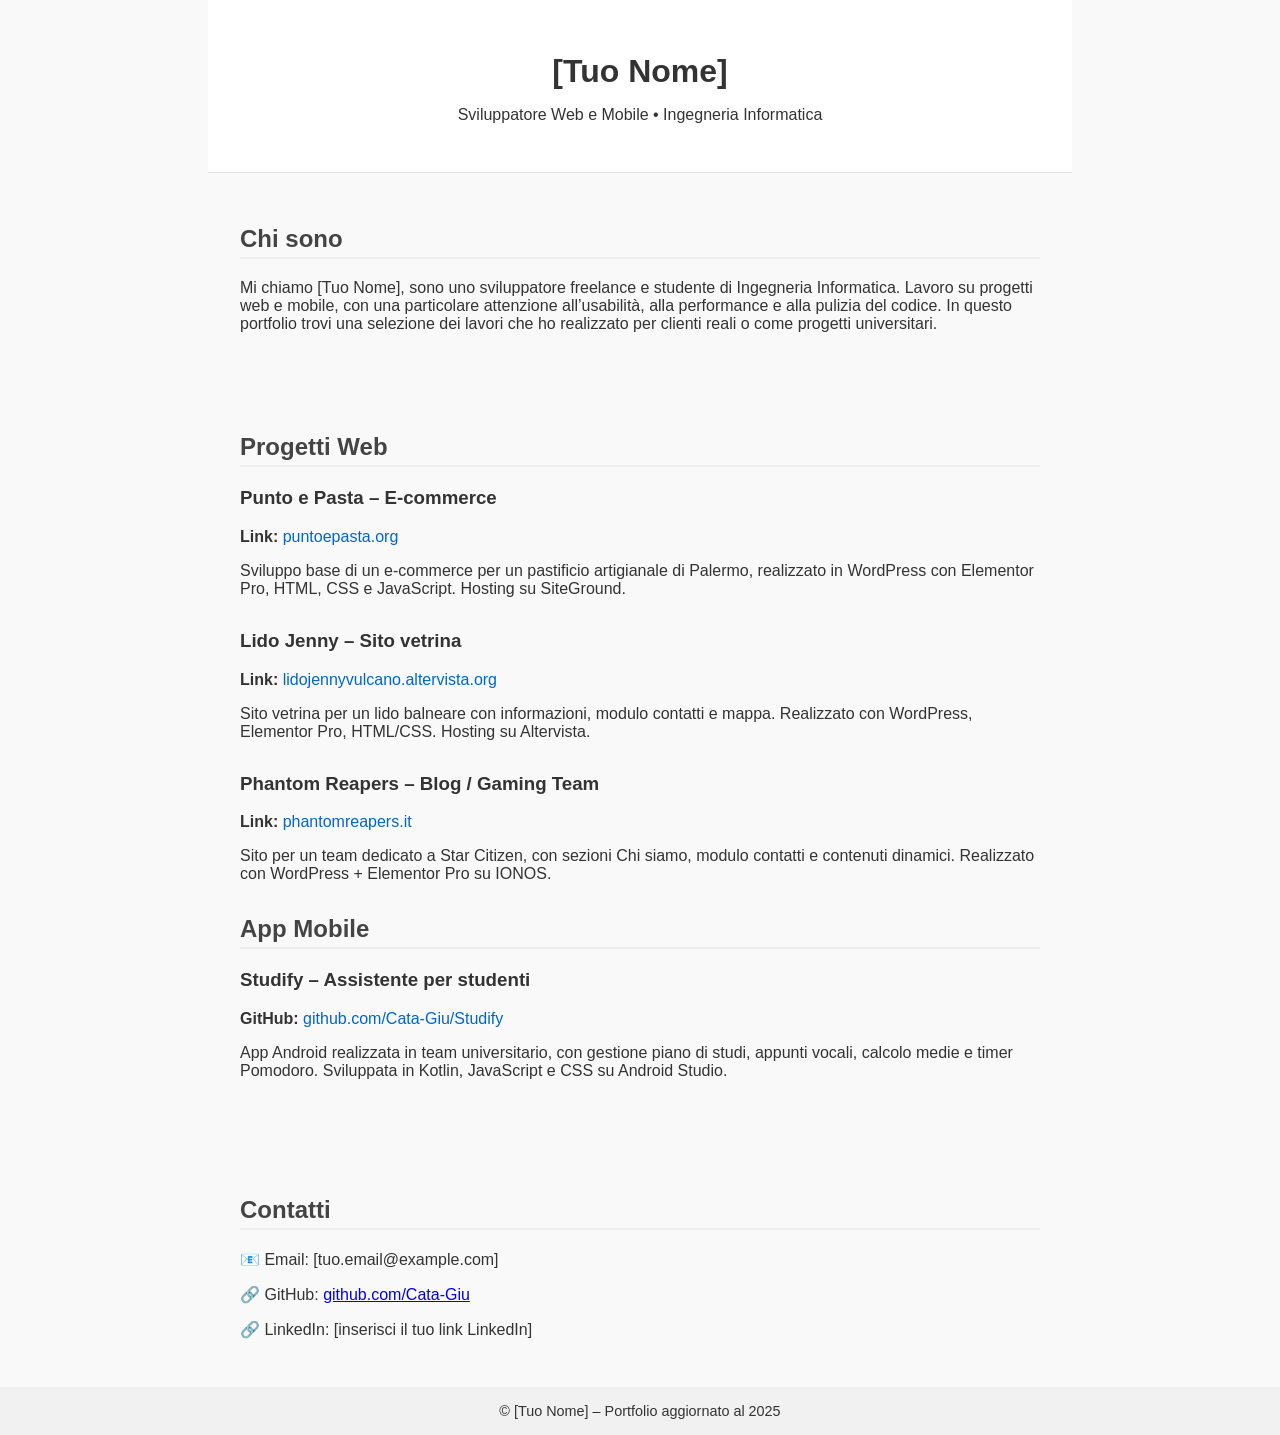
==== index.html @ 1ed82a65 "Rename portfolio.html to index.html" ====
<!DOCTYPE html>
<html lang="it">
<head>
  <meta charset="UTF-8">
  <meta name="viewport" content="width=device-width, initial-scale=1.0">
  <title>Portfolio | [Tuo Nome]</title>
  <style>
    body {
      font-family: 'Segoe UI', sans-serif;
      margin: 0;
      padding: 0;
      background-color: #f9f9f9;
      color: #333;
    }
    header, section {
      max-width: 800px;
      margin: auto;
      padding: 2rem;
    }
    header {
      text-align: center;
      background-color: #fff;
      border-bottom: 1px solid #ddd;
    }
    h1 {
      margin-bottom: 0.5rem;
    }
    h2 {
      color: #444;
      border-bottom: 2px solid #eee;
      padding-bottom: 0.25rem;
    }
    .project {
      margin-bottom: 2rem;
    }
    .project a {
      color: #0066cc;
      text-decoration: none;
    }
    .project a:hover {
      text-decoration: underline;
    }
    footer {
      text-align: center;
      padding: 1rem;
      background-color: #f1f1f1;
      font-size: 0.9rem;
    }
  </style>
</head>
<body>

  <header>
    <h1>[Tuo Nome]</h1>
    <p>Sviluppatore Web e Mobile • Ingegneria Informatica</p>
  </header>

  <section id="about">
    <h2>Chi sono</h2>
    <p>Mi chiamo [Tuo Nome], sono uno sviluppatore freelance e studente di Ingegneria Informatica. Lavoro su progetti web e mobile, con una particolare attenzione all’usabilità, alla performance e alla pulizia del codice. In questo portfolio trovi una selezione dei lavori che ho realizzato per clienti reali o come progetti universitari.</p>
  </section>

  <section id="projects">
    <h2>Progetti Web</h2>

    <div class="project">
      <h3>Punto e Pasta – E-commerce</h3>
      <p><strong>Link:</strong> <a href="https://puntoepasta.org" target="_blank">puntoepasta.org</a></p>
      <p>Sviluppo base di un e-commerce per un pastificio artigianale di Palermo, realizzato in WordPress con Elementor Pro, HTML, CSS e JavaScript. Hosting su SiteGround.</p>
    </div>

    <div class="project">
      <h3>Lido Jenny – Sito vetrina</h3>
      <p><strong>Link:</strong> <a href="https://lidojennyvulcano.altervista.org" target="_blank">lidojennyvulcano.altervista.org</a></p>
      <p>Sito vetrina per un lido balneare con informazioni, modulo contatti e mappa. Realizzato con WordPress, Elementor Pro, HTML/CSS. Hosting su Altervista.</p>
    </div>

    <div class="project">
      <h3>Phantom Reapers – Blog / Gaming Team</h3>
      <p><strong>Link:</strong> <a href="http://phantomreapers.it" target="_blank">phantomreapers.it</a></p>
      <p>Sito per un team dedicato a Star Citizen, con sezioni Chi siamo, modulo contatti e contenuti dinamici. Realizzato con WordPress + Elementor Pro su IONOS.</p>
    </div>

    <h2>App Mobile</h2>
    <div class="project">
      <h3>Studify – Assistente per studenti</h3>
      <p><strong>GitHub:</strong> <a href="https://github.com/Cata-Giu/Studify" target="_blank">github.com/Cata-Giu/Studify</a></p>
      <p>App Android realizzata in team universitario, con gestione piano di studi, appunti vocali, calcolo medie e timer Pomodoro. Sviluppata in Kotlin, JavaScript e CSS su Android Studio.</p>
    </div>
  </section>

  <section id="contact">
    <h2>Contatti</h2>
    <p>📧 Email: [tuo.email@example.com]</p>
    <p>🔗 GitHub: <a href="https://github.com/Cata-Giu" target="_blank">github.com/Cata-Giu</a></p>
    <p>🔗 LinkedIn: [inserisci il tuo link LinkedIn]</p>
  </section>

  <footer>
    © [Tuo Nome] – Portfolio aggiornato al 2025
  </footer>

</body>
</html>
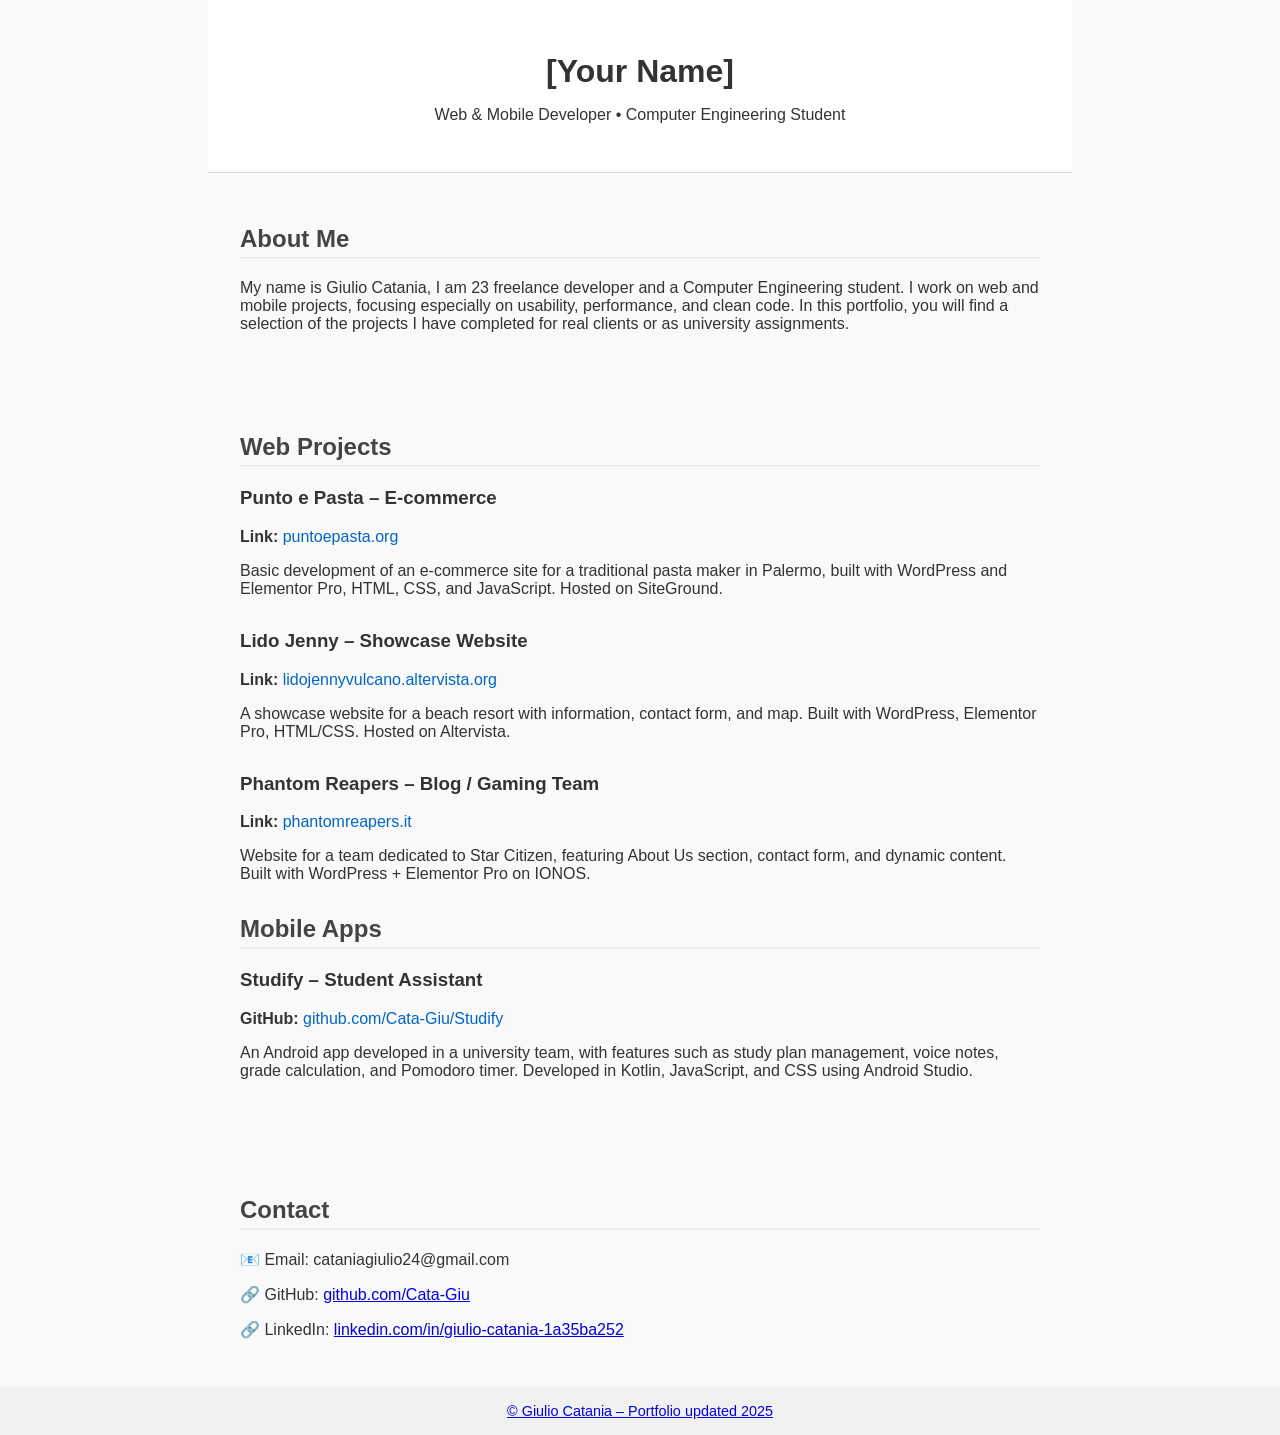
==== commit 458722ac: "Update index.html" ====
--- a/index.html
+++ b/index.html
@@ -1,9 +1,9 @@
 <!DOCTYPE html>
-<html lang="it">
+<html lang="en">
 <head>
-  <meta charset="UTF-8">
-  <meta name="viewport" content="width=device-width, initial-scale=1.0">
-  <title>Portfolio | [Tuo Nome]</title>
+  <meta charset="UTF-8" />
+  <meta name="viewport" content="width=device-width, initial-scale=1.0" />
+  <title>Portfolio | Giulio Catania</title>
   <style>
     body {
       font-family: 'Segoe UI', sans-serif;
@@ -51,53 +51,53 @@
 <body>
 
   <header>
-    <h1>[Tuo Nome]</h1>
-    <p>Sviluppatore Web e Mobile • Ingegneria Informatica</p>
+    <h1>[Your Name]</h1>
+    <p>Web & Mobile Developer • Computer Engineering Student</p>
   </header>
 
   <section id="about">
-    <h2>Chi sono</h2>
-    <p>Mi chiamo [Tuo Nome], sono uno sviluppatore freelance e studente di Ingegneria Informatica. Lavoro su progetti web e mobile, con una particolare attenzione all’usabilità, alla performance e alla pulizia del codice. In questo portfolio trovi una selezione dei lavori che ho realizzato per clienti reali o come progetti universitari.</p>
+    <h2>About Me</h2>
+    <p>My name is Giulio Catania, I am 23 freelance developer and a Computer Engineering student. I work on web and mobile projects, focusing especially on usability, performance, and clean code. In this portfolio, you will find a selection of the projects I have completed for real clients or as university assignments.</p>
   </section>
 
   <section id="projects">
-    <h2>Progetti Web</h2>
+    <h2>Web Projects</h2>
 
     <div class="project">
       <h3>Punto e Pasta – E-commerce</h3>
-      <p><strong>Link:</strong> <a href="https://puntoepasta.org" target="_blank">puntoepasta.org</a></p>
-      <p>Sviluppo base di un e-commerce per un pastificio artigianale di Palermo, realizzato in WordPress con Elementor Pro, HTML, CSS e JavaScript. Hosting su SiteGround.</p>
+      <p><strong>Link:</strong> <a href="https://puntoepasta.org" target="_blank" rel="noopener noreferrer">puntoepasta.org</a></p>
+      <p>Basic development of an e-commerce site for a traditional pasta maker in Palermo, built with WordPress and Elementor Pro, HTML, CSS, and JavaScript. Hosted on SiteGround.</p>
     </div>
 
     <div class="project">
-      <h3>Lido Jenny – Sito vetrina</h3>
-      <p><strong>Link:</strong> <a href="https://lidojennyvulcano.altervista.org" target="_blank">lidojennyvulcano.altervista.org</a></p>
-      <p>Sito vetrina per un lido balneare con informazioni, modulo contatti e mappa. Realizzato con WordPress, Elementor Pro, HTML/CSS. Hosting su Altervista.</p>
+      <h3>Lido Jenny – Showcase Website</h3>
+      <p><strong>Link:</strong> <a href="https://lidojennyvulcano.altervista.org" target="_blank" rel="noopener noreferrer">lidojennyvulcano.altervista.org</a></p>
+      <p>A showcase website for a beach resort with information, contact form, and map. Built with WordPress, Elementor Pro, HTML/CSS. Hosted on Altervista.</p>
     </div>
 
     <div class="project">
       <h3>Phantom Reapers – Blog / Gaming Team</h3>
-      <p><strong>Link:</strong> <a href="http://phantomreapers.it" target="_blank">phantomreapers.it</a></p>
-      <p>Sito per un team dedicato a Star Citizen, con sezioni Chi siamo, modulo contatti e contenuti dinamici. Realizzato con WordPress + Elementor Pro su IONOS.</p>
+      <p><strong>Link:</strong> <a href="http://phantomreapers.it" target="_blank" rel="noopener noreferrer">phantomreapers.it</a></p>
+      <p>Website for a team dedicated to Star Citizen, featuring About Us section, contact form, and dynamic content. Built with WordPress + Elementor Pro on IONOS.</p>
     </div>
 
-    <h2>App Mobile</h2>
+    <h2>Mobile Apps</h2>
     <div class="project">
-      <h3>Studify – Assistente per studenti</h3>
-      <p><strong>GitHub:</strong> <a href="https://github.com/Cata-Giu/Studify" target="_blank">github.com/Cata-Giu/Studify</a></p>
-      <p>App Android realizzata in team universitario, con gestione piano di studi, appunti vocali, calcolo medie e timer Pomodoro. Sviluppata in Kotlin, JavaScript e CSS su Android Studio.</p>
+      <h3>Studify – Student Assistant</h3>
+      <p><strong>GitHub:</strong> <a href="https://github.com/Cata-Giu/Studify" target="_blank" rel="noopener noreferrer">github.com/Cata-Giu/Studify</a></p>
+      <p>An Android app developed in a university team, with features such as study plan management, voice notes, grade calculation, and Pomodoro timer. Developed in Kotlin, JavaScript, and CSS using Android Studio.</p>
     </div>
   </section>
 
   <section id="contact">
-    <h2>Contatti</h2>
-    <p>📧 Email: [tuo.email@example.com]</p>
-    <p>🔗 GitHub: <a href="https://github.com/Cata-Giu" target="_blank">github.com/Cata-Giu</a></p>
-    <p>🔗 LinkedIn: [inserisci il tuo link LinkedIn]</p>
+    <h2>Contact</h2>
+    <p>📧 Email: cataniagiulio24@gmail.com</p>
+    <p>🔗 GitHub: <a href="https://github.com/Cata-Giu" target="_blank" rel="noopener noreferrer">github.com/Cata-Giu</a></p>
+    <p>🔗 LinkedIn: <a href="https://www.linkedin.com/in/giulio-catania-1a35ba252/" target="_blank" rel="noopener noreferrer">linkedin.com/in/giulio-catania-1a35ba252</p>
   </section>
 
   <footer>
-    © [Tuo Nome] – Portfolio aggiornato al 2025
+    © Giulio Catania – Portfolio updated 2025
   </footer>
 
 </body>
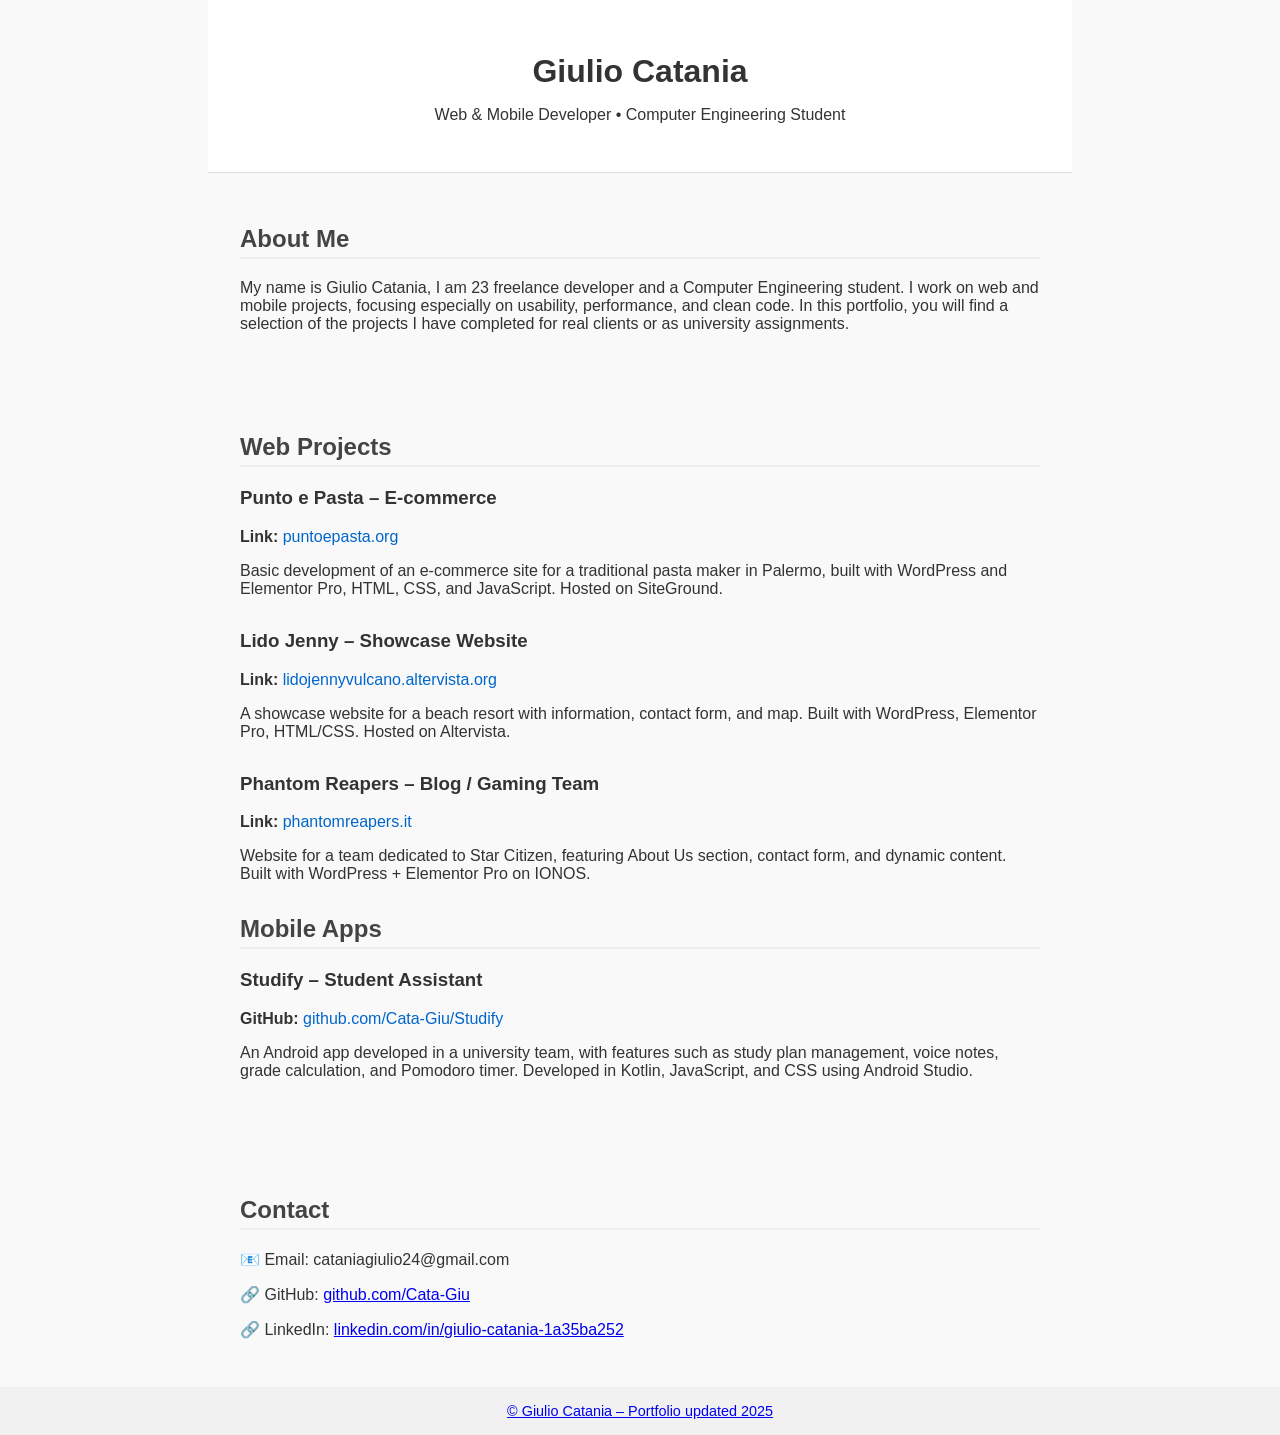
==== commit 59934cd2: "Update index.html" ====
--- a/index.html
+++ b/index.html
@@ -51,7 +51,7 @@
 <body>
 
   <header>
-    <h1>[Your Name]</h1>
+    <h1>Giulio Catania</h1>
     <p>Web & Mobile Developer • Computer Engineering Student</p>
   </header>
 
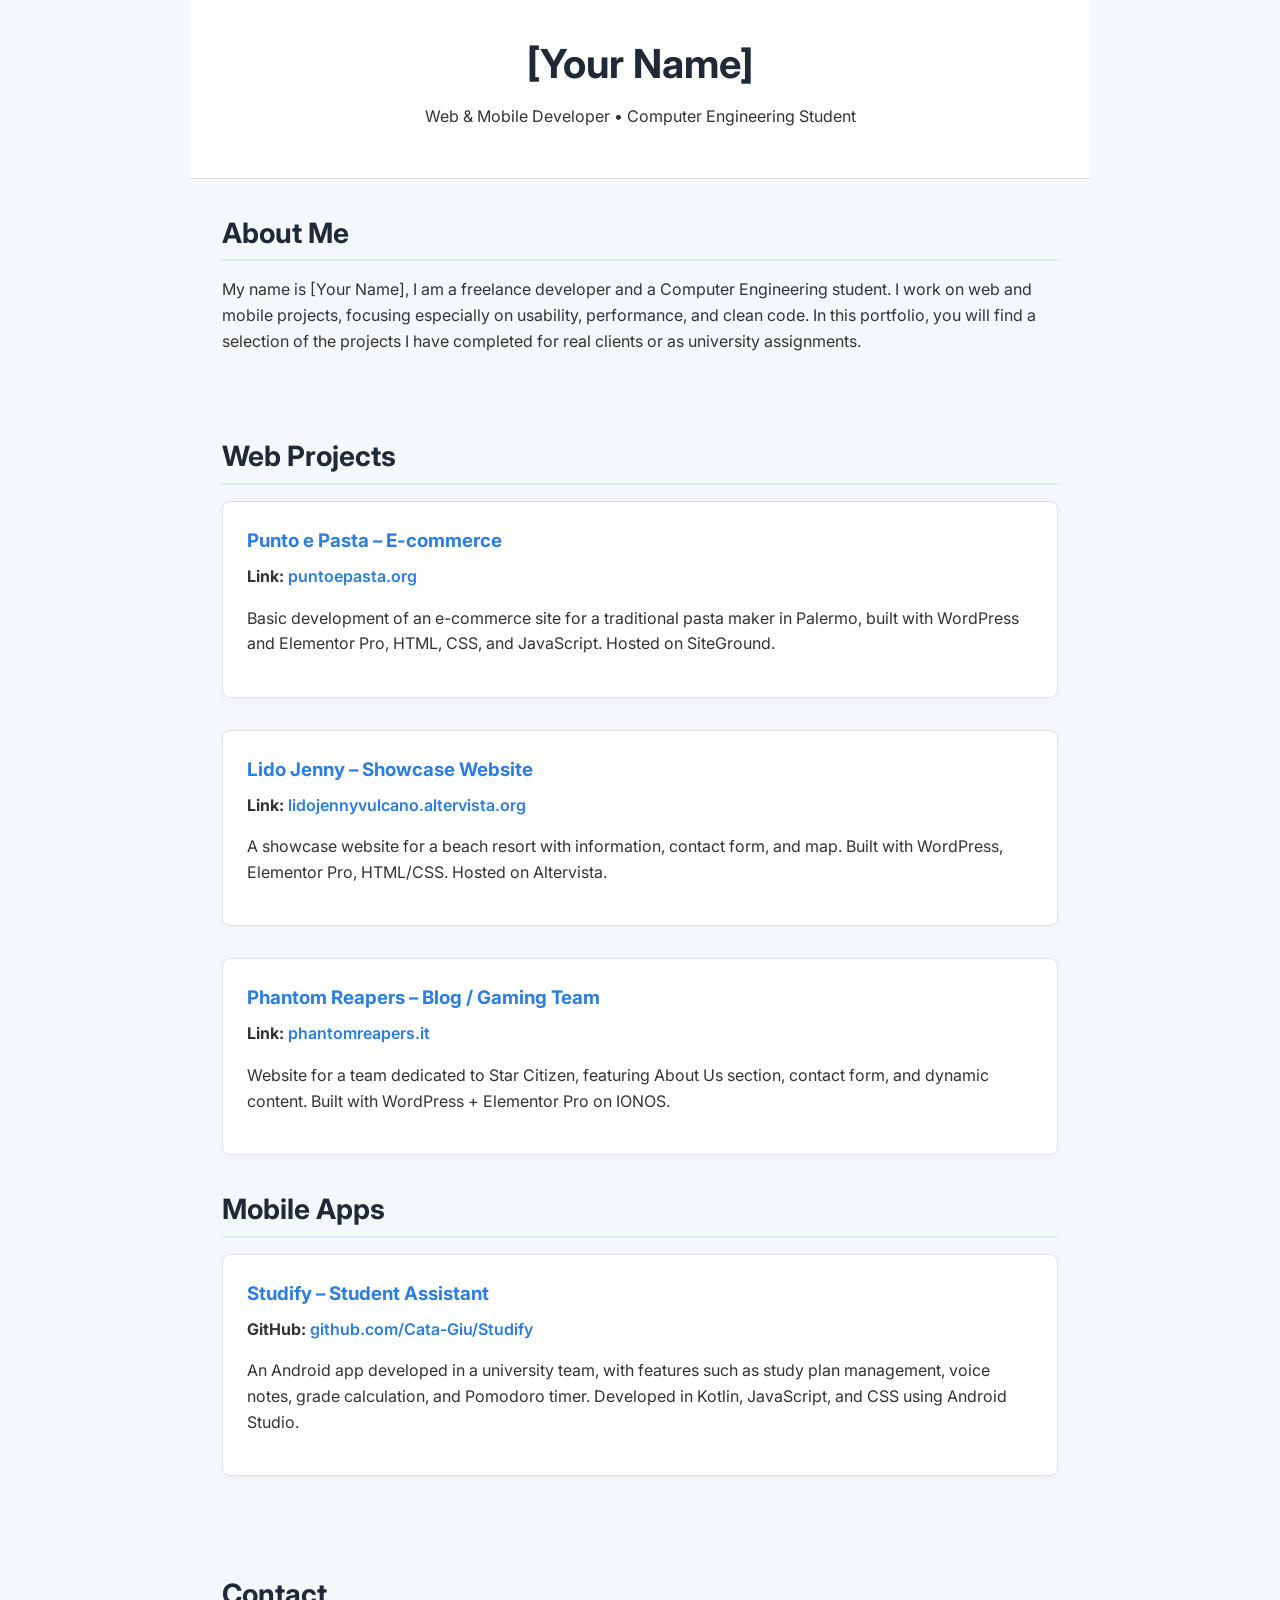
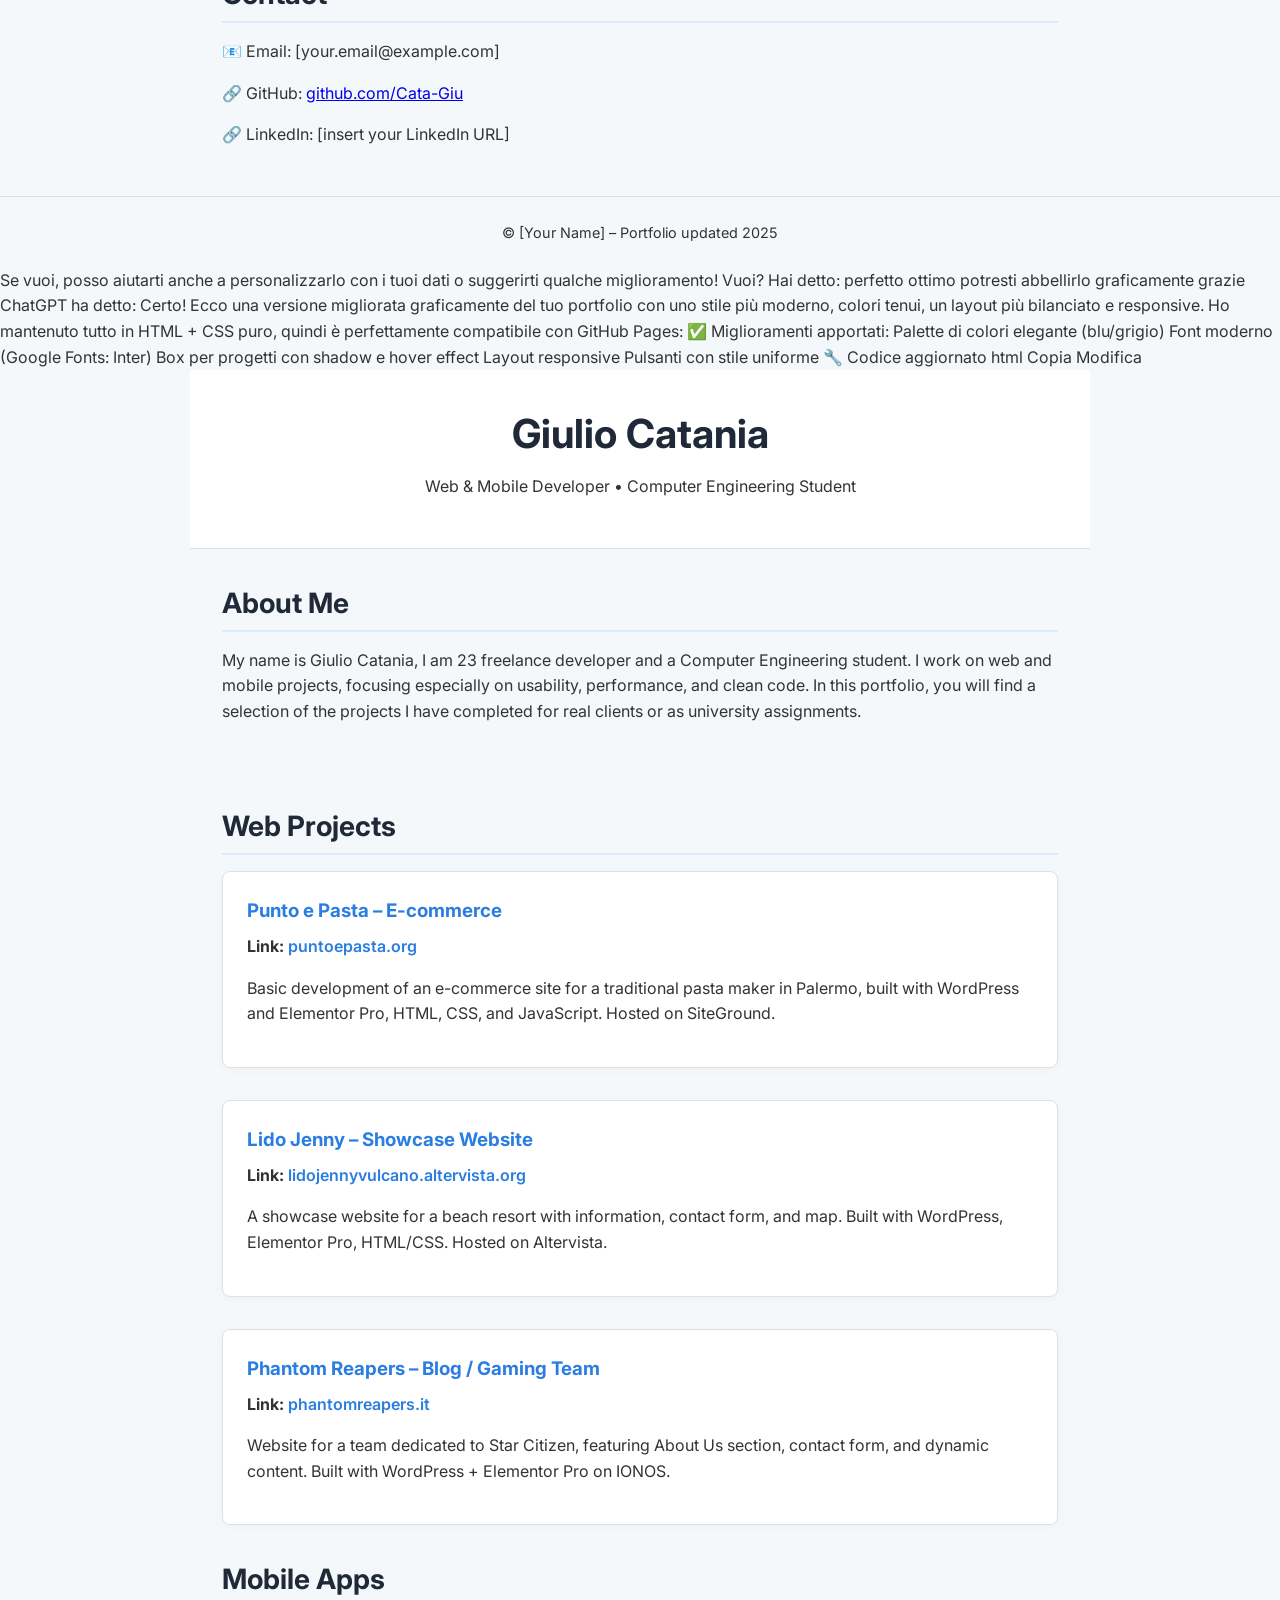
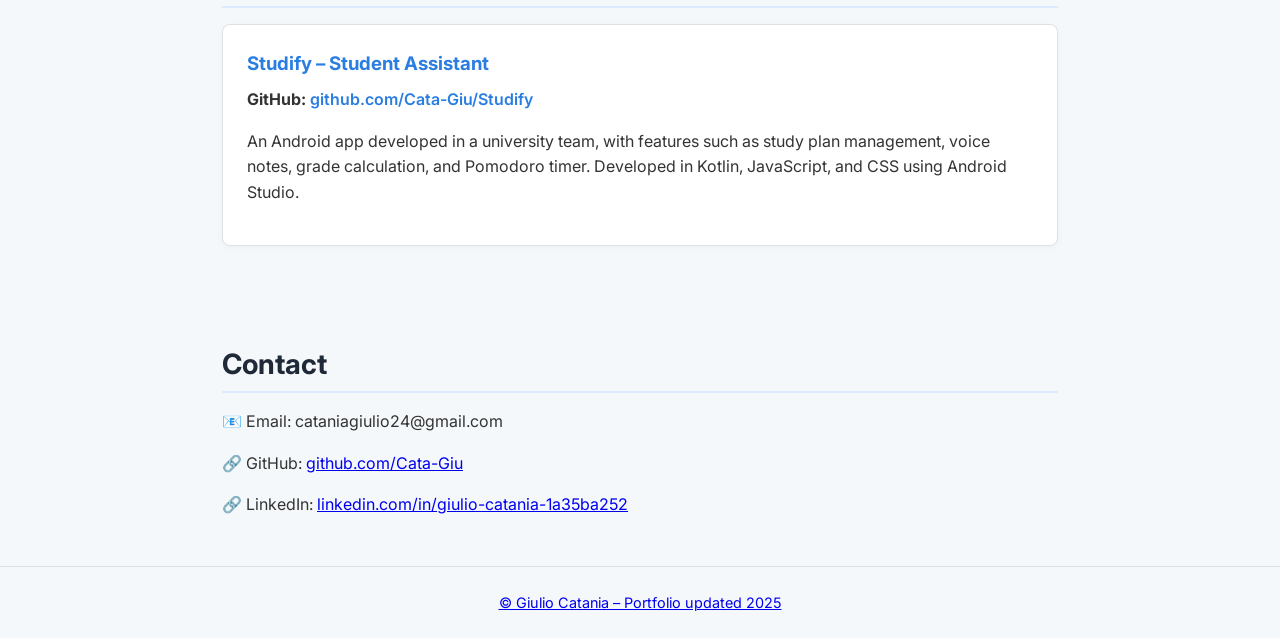
==== commit 1b8e3cff: "Update index.html" ====
--- a/index.html
+++ b/index.html
@@ -4,7 +4,7 @@
   <meta charset="UTF-8" />
   <meta name="viewport" content="width=device-width, initial-scale=1.0" />
   <title>Portfolio | Giulio Catania</title>
-  <style>
+ <style>
     body {
       font-family: 'Segoe UI', sans-serif;
       margin: 0;
@@ -51,6 +51,194 @@
 <body>
 
   <header>
+    <h1>[Your Name]</h1>
+    <p>Web & Mobile Developer • Computer Engineering Student</p>
+  </header>
+
+  <section id="about">
+    <h2>About Me</h2>
+    <p>My name is [Your Name], I am a freelance developer and a Computer Engineering student. I work on web and mobile projects, focusing especially on usability, performance, and clean code. In this portfolio, you will find a selection of the projects I have completed for real clients or as university assignments.</p>
+  </section>
+
+  <section id="projects">
+    <h2>Web Projects</h2>
+
+    <div class="project">
+      <h3>Punto e Pasta – E-commerce</h3>
+      <p><strong>Link:</strong> <a href="https://puntoepasta.org" target="_blank" rel="noopener noreferrer">puntoepasta.org</a></p>
+      <p>Basic development of an e-commerce site for a traditional pasta maker in Palermo, built with WordPress and Elementor Pro, HTML, CSS, and JavaScript. Hosted on SiteGround.</p>
+    </div>
+
+    <div class="project">
+      <h3>Lido Jenny – Showcase Website</h3>
+      <p><strong>Link:</strong> <a href="https://lidojennyvulcano.altervista.org" target="_blank" rel="noopener noreferrer">lidojennyvulcano.altervista.org</a></p>
+      <p>A showcase website for a beach resort with information, contact form, and map. Built with WordPress, Elementor Pro, HTML/CSS. Hosted on Altervista.</p>
+    </div>
+
+    <div class="project">
+      <h3>Phantom Reapers – Blog / Gaming Team</h3>
+      <p><strong>Link:</strong> <a href="http://phantomreapers.it" target="_blank" rel="noopener noreferrer">phantomreapers.it</a></p>
+      <p>Website for a team dedicated to Star Citizen, featuring About Us section, contact form, and dynamic content. Built with WordPress + Elementor Pro on IONOS.</p>
+    </div>
+
+    <h2>Mobile Apps</h2>
+    <div class="project">
+      <h3>Studify – Student Assistant</h3>
+      <p><strong>GitHub:</strong> <a href="https://github.com/Cata-Giu/Studify" target="_blank" rel="noopener noreferrer">github.com/Cata-Giu/Studify</a></p>
+      <p>An Android app developed in a university team, with features such as study plan management, voice notes, grade calculation, and Pomodoro timer. Developed in Kotlin, JavaScript, and CSS using Android Studio.</p>
+    </div>
+  </section>
+
+  <section id="contact">
+    <h2>Contact</h2>
+    <p>📧 Email: [your.email@example.com]</p>
+    <p>🔗 GitHub: <a href="https://github.com/Cata-Giu" target="_blank" rel="noopener noreferrer">github.com/Cata-Giu</a></p>
+    <p>🔗 LinkedIn: [insert your LinkedIn URL]</p>
+  </section>
+
+  <footer>
+    © [Your Name] – Portfolio updated 2025
+  </footer>
+
+</body>
+</html>
+Se vuoi, posso aiutarti anche a personalizzarlo con i tuoi dati o suggerirti qualche miglioramento! Vuoi?
+
+
+
+
+
+
+Hai detto:
+perfetto ottimo potresti abbellirlo graficamente grazie
+
+
+ChatGPT ha detto:
+Certo! Ecco una versione migliorata graficamente del tuo portfolio con uno stile più moderno, colori tenui, un layout più bilanciato e responsive. Ho mantenuto tutto in HTML + CSS puro, quindi è perfettamente compatibile con GitHub Pages:
+
+✅ Miglioramenti apportati:
+Palette di colori elegante (blu/grigio)
+
+Font moderno (Google Fonts: Inter)
+
+Box per progetti con shadow e hover effect
+
+Layout responsive
+
+Pulsanti con stile uniforme
+
+🔧 Codice aggiornato
+html
+Copia
+Modifica
+<!DOCTYPE html>
+<html lang="en">
+<head>
+  <meta charset="UTF-8" />
+  <meta name="viewport" content="width=device-width, initial-scale=1.0" />
+  <title>Portfolio | [Your Name]</title>
+  <link href="https://fonts.googleapis.com/css2?family=Inter:wght@400;600;700&display=swap" rel="stylesheet">
+  <style>
+    :root {
+      --primary: #2a7de1;
+      --light: #f5f8fa;
+      --dark: #1f2937;
+      --text: #333;
+      --card-bg: #ffffff;
+      --card-border: #e0e0e0;
+    }
+
+    * {
+      box-sizing: border-box;
+      margin: 0;
+      padding: 0;
+    }
+
+    body {
+      font-family: 'Inter', sans-serif;
+      background-color: var(--light);
+      color: var(--text);
+      line-height: 1.6;
+    }
+
+    header, section {
+      max-width: 900px;
+      margin: auto;
+      padding: 2rem;
+    }
+
+    header {
+      text-align: center;
+      background-color: var(--card-bg);
+      border-bottom: 1px solid var(--card-border);
+    }
+
+    h1 {
+      font-size: 2.5rem;
+      color: var(--dark);
+      margin-bottom: 0.5rem;
+    }
+
+    h2 {
+      font-size: 1.75rem;
+      color: var(--dark);
+      margin-bottom: 1rem;
+      border-bottom: 2px solid #dbeafe;
+      padding-bottom: 0.25rem;
+    }
+
+    p {
+      margin-bottom: 1rem;
+    }
+
+    .project {
+      background-color: var(--card-bg);
+      border: 1px solid var(--card-border);
+      border-radius: 8px;
+      padding: 1.5rem;
+      margin-bottom: 2rem;
+      box-shadow: 0 2px 8px rgba(0, 0, 0, 0.03);
+      transition: transform 0.2s ease, box-shadow 0.2s ease;
+    }
+
+    .project:hover {
+      transform: translateY(-4px);
+      box-shadow: 0 8px 20px rgba(0, 0, 0, 0.05);
+    }
+
+    .project h3 {
+      margin-bottom: 0.5rem;
+      color: var(--primary);
+    }
+
+    .project a {
+      color: var(--primary);
+      text-decoration: none;
+      font-weight: 600;
+    }
+
+    .project a:hover {
+      text-decoration: underline;
+    }
+
+    footer {
+      text-align: center;
+      padding: 1.5rem;
+      background-color: var(--light);
+      font-size: 0.9rem;
+      border-top: 1px solid var(--card-border);
+    }
+
+    @media (max-width: 600px) {
+      header, section {
+        padding: 1rem;
+      }
+    }
+  </style>
+</head>
+<body>
+
+  <header>
     <h1>Giulio Catania</h1>
     <p>Web & Mobile Developer • Computer Engineering Student</p>
   </header>
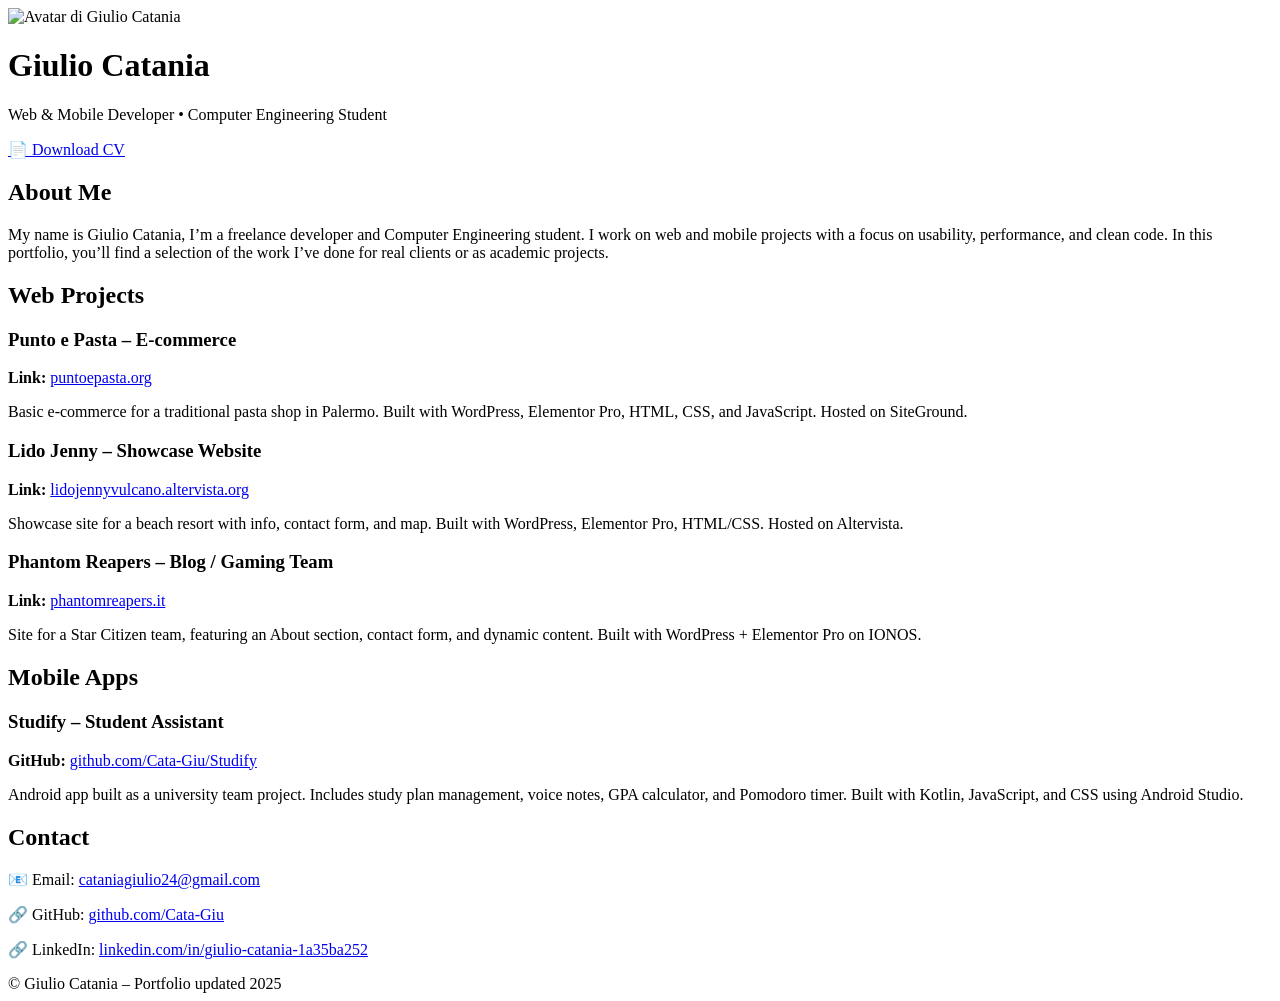
==== commit 647deed1: "Update index.html" ====
--- a/index.html
+++ b/index.html
@@ -4,60 +4,21 @@
   <meta charset="UTF-8" />
   <meta name="viewport" content="width=device-width, initial-scale=1.0" />
   <title>Portfolio | Giulio Catania</title>
- <style>
-    body {
-      font-family: 'Segoe UI', sans-serif;
-      margin: 0;
-      padding: 0;
-      background-color: #f9f9f9;
-      color: #333;
-    }
-    header, section {
-      max-width: 800px;
-      margin: auto;
-      padding: 2rem;
-    }
-    header {
-      text-align: center;
-      background-color: #fff;
-      border-bottom: 1px solid #ddd;
-    }
-    h1 {
-      margin-bottom: 0.5rem;
-    }
-    h2 {
-      color: #444;
-      border-bottom: 2px solid #eee;
-      padding-bottom: 0.25rem;
-    }
-    .project {
-      margin-bottom: 2rem;
-    }
-    .project a {
-      color: #0066cc;
-      text-decoration: none;
-    }
-    .project a:hover {
-      text-decoration: underline;
-    }
-    footer {
-      text-align: center;
-      padding: 1rem;
-      background-color: #f1f1f1;
-      font-size: 0.9rem;
-    }
-  </style>
+  <link rel="stylesheet" href="style.css">
+  <link href="https://fonts.googleapis.com/css2?family=Inter:wght@400;600;700&display=swap" rel="stylesheet">
 </head>
 <body>
 
   <header>
-    <h1>[Your Name]</h1>
+    <img src="avatar.jpg" alt="Avatar di Giulio Catania" class="avatar">
+    <h1>Giulio Catania</h1>
     <p>Web & Mobile Developer • Computer Engineering Student</p>
+    <a href="cv_giulio_catania.pdf" class="btn-cv" download>📄 Download CV</a>
   </header>
 
   <section id="about">
     <h2>About Me</h2>
-    <p>My name is [Your Name], I am a freelance developer and a Computer Engineering student. I work on web and mobile projects, focusing especially on usability, performance, and clean code. In this portfolio, you will find a selection of the projects I have completed for real clients or as university assignments.</p>
+    <p>My name is Giulio Catania, I’m a freelance developer and Computer Engineering student. I work on web and mobile projects with a focus on usability, performance, and clean code. In this portfolio, you’ll find a selection of the work I’ve done for real clients or as academic projects.</p>
   </section>
 
   <section id="projects">
@@ -65,223 +26,35 @@
 
     <div class="project">
       <h3>Punto e Pasta – E-commerce</h3>
-      <p><strong>Link:</strong> <a href="https://puntoepasta.org" target="_blank" rel="noopener noreferrer">puntoepasta.org</a></p>
-      <p>Basic development of an e-commerce site for a traditional pasta maker in Palermo, built with WordPress and Elementor Pro, HTML, CSS, and JavaScript. Hosted on SiteGround.</p>
+      <p><strong>Link:</strong> <a href="https://puntoepasta.org" target="_blank">puntoepasta.org</a></p>
+      <p>Basic e-commerce for a traditional pasta shop in Palermo. Built with WordPress, Elementor Pro, HTML, CSS, and JavaScript. Hosted on SiteGround.</p>
     </div>
 
     <div class="project">
       <h3>Lido Jenny – Showcase Website</h3>
-      <p><strong>Link:</strong> <a href="https://lidojennyvulcano.altervista.org" target="_blank" rel="noopener noreferrer">lidojennyvulcano.altervista.org</a></p>
-      <p>A showcase website for a beach resort with information, contact form, and map. Built with WordPress, Elementor Pro, HTML/CSS. Hosted on Altervista.</p>
+      <p><strong>Link:</strong> <a href="https://lidojennyvulcano.altervista.org" target="_blank">lidojennyvulcano.altervista.org</a></p>
+      <p>Showcase site for a beach resort with info, contact form, and map. Built with WordPress, Elementor Pro, HTML/CSS. Hosted on Altervista.</p>
     </div>
 
     <div class="project">
       <h3>Phantom Reapers – Blog / Gaming Team</h3>
-      <p><strong>Link:</strong> <a href="http://phantomreapers.it" target="_blank" rel="noopener noreferrer">phantomreapers.it</a></p>
-      <p>Website for a team dedicated to Star Citizen, featuring About Us section, contact form, and dynamic content. Built with WordPress + Elementor Pro on IONOS.</p>
+      <p><strong>Link:</strong> <a href="http://phantomreapers.it" target="_blank">phantomreapers.it</a></p>
+      <p>Site for a Star Citizen team, featuring an About section, contact form, and dynamic content. Built with WordPress + Elementor Pro on IONOS.</p>
     </div>
 
     <h2>Mobile Apps</h2>
     <div class="project">
       <h3>Studify – Student Assistant</h3>
-      <p><strong>GitHub:</strong> <a href="https://github.com/Cata-Giu/Studify" target="_blank" rel="noopener noreferrer">github.com/Cata-Giu/Studify</a></p>
-      <p>An Android app developed in a university team, with features such as study plan management, voice notes, grade calculation, and Pomodoro timer. Developed in Kotlin, JavaScript, and CSS using Android Studio.</p>
+      <p><strong>GitHub:</strong> <a href="https://github.com/Cata-Giu/Studify" target="_blank">github.com/Cata-Giu/Studify</a></p>
+      <p>Android app built as a university team project. Includes study plan management, voice notes, GPA calculator, and Pomodoro timer. Built with Kotlin, JavaScript, and CSS using Android Studio.</p>
     </div>
   </section>
 
   <section id="contact">
     <h2>Contact</h2>
-    <p>📧 Email: [your.email@example.com]</p>
-    <p>🔗 GitHub: <a href="https://github.com/Cata-Giu" target="_blank" rel="noopener noreferrer">github.com/Cata-Giu</a></p>
-    <p>🔗 LinkedIn: [insert your LinkedIn URL]</p>
-  </section>
-
-  <footer>
-    © [Your Name] – Portfolio updated 2025
-  </footer>
-
-</body>
-</html>
-Se vuoi, posso aiutarti anche a personalizzarlo con i tuoi dati o suggerirti qualche miglioramento! Vuoi?
-
-
-
-
-
-
-Hai detto:
-perfetto ottimo potresti abbellirlo graficamente grazie
-
-
-ChatGPT ha detto:
-Certo! Ecco una versione migliorata graficamente del tuo portfolio con uno stile più moderno, colori tenui, un layout più bilanciato e responsive. Ho mantenuto tutto in HTML + CSS puro, quindi è perfettamente compatibile con GitHub Pages:
-
-✅ Miglioramenti apportati:
-Palette di colori elegante (blu/grigio)
-
-Font moderno (Google Fonts: Inter)
-
-Box per progetti con shadow e hover effect
-
-Layout responsive
-
-Pulsanti con stile uniforme
-
-🔧 Codice aggiornato
-html
-Copia
-Modifica
-<!DOCTYPE html>
-<html lang="en">
-<head>
-  <meta charset="UTF-8" />
-  <meta name="viewport" content="width=device-width, initial-scale=1.0" />
-  <title>Portfolio | [Your Name]</title>
-  <link href="https://fonts.googleapis.com/css2?family=Inter:wght@400;600;700&display=swap" rel="stylesheet">
-  <style>
-    :root {
-      --primary: #2a7de1;
-      --light: #f5f8fa;
-      --dark: #1f2937;
-      --text: #333;
-      --card-bg: #ffffff;
-      --card-border: #e0e0e0;
-    }
-
-    * {
-      box-sizing: border-box;
-      margin: 0;
-      padding: 0;
-    }
-
-    body {
-      font-family: 'Inter', sans-serif;
-      background-color: var(--light);
-      color: var(--text);
-      line-height: 1.6;
-    }
-
-    header, section {
-      max-width: 900px;
-      margin: auto;
-      padding: 2rem;
-    }
-
-    header {
-      text-align: center;
-      background-color: var(--card-bg);
-      border-bottom: 1px solid var(--card-border);
-    }
-
-    h1 {
-      font-size: 2.5rem;
-      color: var(--dark);
-      margin-bottom: 0.5rem;
-    }
-
-    h2 {
-      font-size: 1.75rem;
-      color: var(--dark);
-      margin-bottom: 1rem;
-      border-bottom: 2px solid #dbeafe;
-      padding-bottom: 0.25rem;
-    }
-
-    p {
-      margin-bottom: 1rem;
-    }
-
-    .project {
-      background-color: var(--card-bg);
-      border: 1px solid var(--card-border);
-      border-radius: 8px;
-      padding: 1.5rem;
-      margin-bottom: 2rem;
-      box-shadow: 0 2px 8px rgba(0, 0, 0, 0.03);
-      transition: transform 0.2s ease, box-shadow 0.2s ease;
-    }
-
-    .project:hover {
-      transform: translateY(-4px);
-      box-shadow: 0 8px 20px rgba(0, 0, 0, 0.05);
-    }
-
-    .project h3 {
-      margin-bottom: 0.5rem;
-      color: var(--primary);
-    }
-
-    .project a {
-      color: var(--primary);
-      text-decoration: none;
-      font-weight: 600;
-    }
-
-    .project a:hover {
-      text-decoration: underline;
-    }
-
-    footer {
-      text-align: center;
-      padding: 1.5rem;
-      background-color: var(--light);
-      font-size: 0.9rem;
-      border-top: 1px solid var(--card-border);
-    }
-
-    @media (max-width: 600px) {
-      header, section {
-        padding: 1rem;
-      }
-    }
-  </style>
-</head>
-<body>
-
-  <header>
-    <h1>Giulio Catania</h1>
-    <p>Web & Mobile Developer • Computer Engineering Student</p>
-  </header>
-
-  <section id="about">
-    <h2>About Me</h2>
-    <p>My name is Giulio Catania, I am 23 freelance developer and a Computer Engineering student. I work on web and mobile projects, focusing especially on usability, performance, and clean code. In this portfolio, you will find a selection of the projects I have completed for real clients or as university assignments.</p>
-  </section>
-
-  <section id="projects">
-    <h2>Web Projects</h2>
-
-    <div class="project">
-      <h3>Punto e Pasta – E-commerce</h3>
-      <p><strong>Link:</strong> <a href="https://puntoepasta.org" target="_blank" rel="noopener noreferrer">puntoepasta.org</a></p>
-      <p>Basic development of an e-commerce site for a traditional pasta maker in Palermo, built with WordPress and Elementor Pro, HTML, CSS, and JavaScript. Hosted on SiteGround.</p>
-    </div>
-
-    <div class="project">
-      <h3>Lido Jenny – Showcase Website</h3>
-      <p><strong>Link:</strong> <a href="https://lidojennyvulcano.altervista.org" target="_blank" rel="noopener noreferrer">lidojennyvulcano.altervista.org</a></p>
-      <p>A showcase website for a beach resort with information, contact form, and map. Built with WordPress, Elementor Pro, HTML/CSS. Hosted on Altervista.</p>
-    </div>
-
-    <div class="project">
-      <h3>Phantom Reapers – Blog / Gaming Team</h3>
-      <p><strong>Link:</strong> <a href="http://phantomreapers.it" target="_blank" rel="noopener noreferrer">phantomreapers.it</a></p>
-      <p>Website for a team dedicated to Star Citizen, featuring About Us section, contact form, and dynamic content. Built with WordPress + Elementor Pro on IONOS.</p>
-    </div>
-
-    <h2>Mobile Apps</h2>
-    <div class="project">
-      <h3>Studify – Student Assistant</h3>
-      <p><strong>GitHub:</strong> <a href="https://github.com/Cata-Giu/Studify" target="_blank" rel="noopener noreferrer">github.com/Cata-Giu/Studify</a></p>
-      <p>An Android app developed in a university team, with features such as study plan management, voice notes, grade calculation, and Pomodoro timer. Developed in Kotlin, JavaScript, and CSS using Android Studio.</p>
-    </div>
-  </section>
-
-  <section id="contact">
-    <h2>Contact</h2>
-    <p>📧 Email: cataniagiulio24@gmail.com</p>
-    <p>🔗 GitHub: <a href="https://github.com/Cata-Giu" target="_blank" rel="noopener noreferrer">github.com/Cata-Giu</a></p>
-    <p>🔗 LinkedIn: <a href="https://www.linkedin.com/in/giulio-catania-1a35ba252/" target="_blank" rel="noopener noreferrer">linkedin.com/in/giulio-catania-1a35ba252</p>
+    <p>📧 Email: <a href="mailto:cataniagiulio24@gmail.com">cataniagiulio24@gmail.com</a></p>
+    <p>🔗 GitHub: <a href="https://github.com/Cata-Giu" target="_blank">github.com/Cata-Giu</a></p>
+    <p>🔗 LinkedIn: <a href="https://www.linkedin.com/in/giulio-catania-1a35ba252/" target="_blank">linkedin.com/in/giulio-catania-1a35ba252</a></p>
   </section>
 
   <footer>
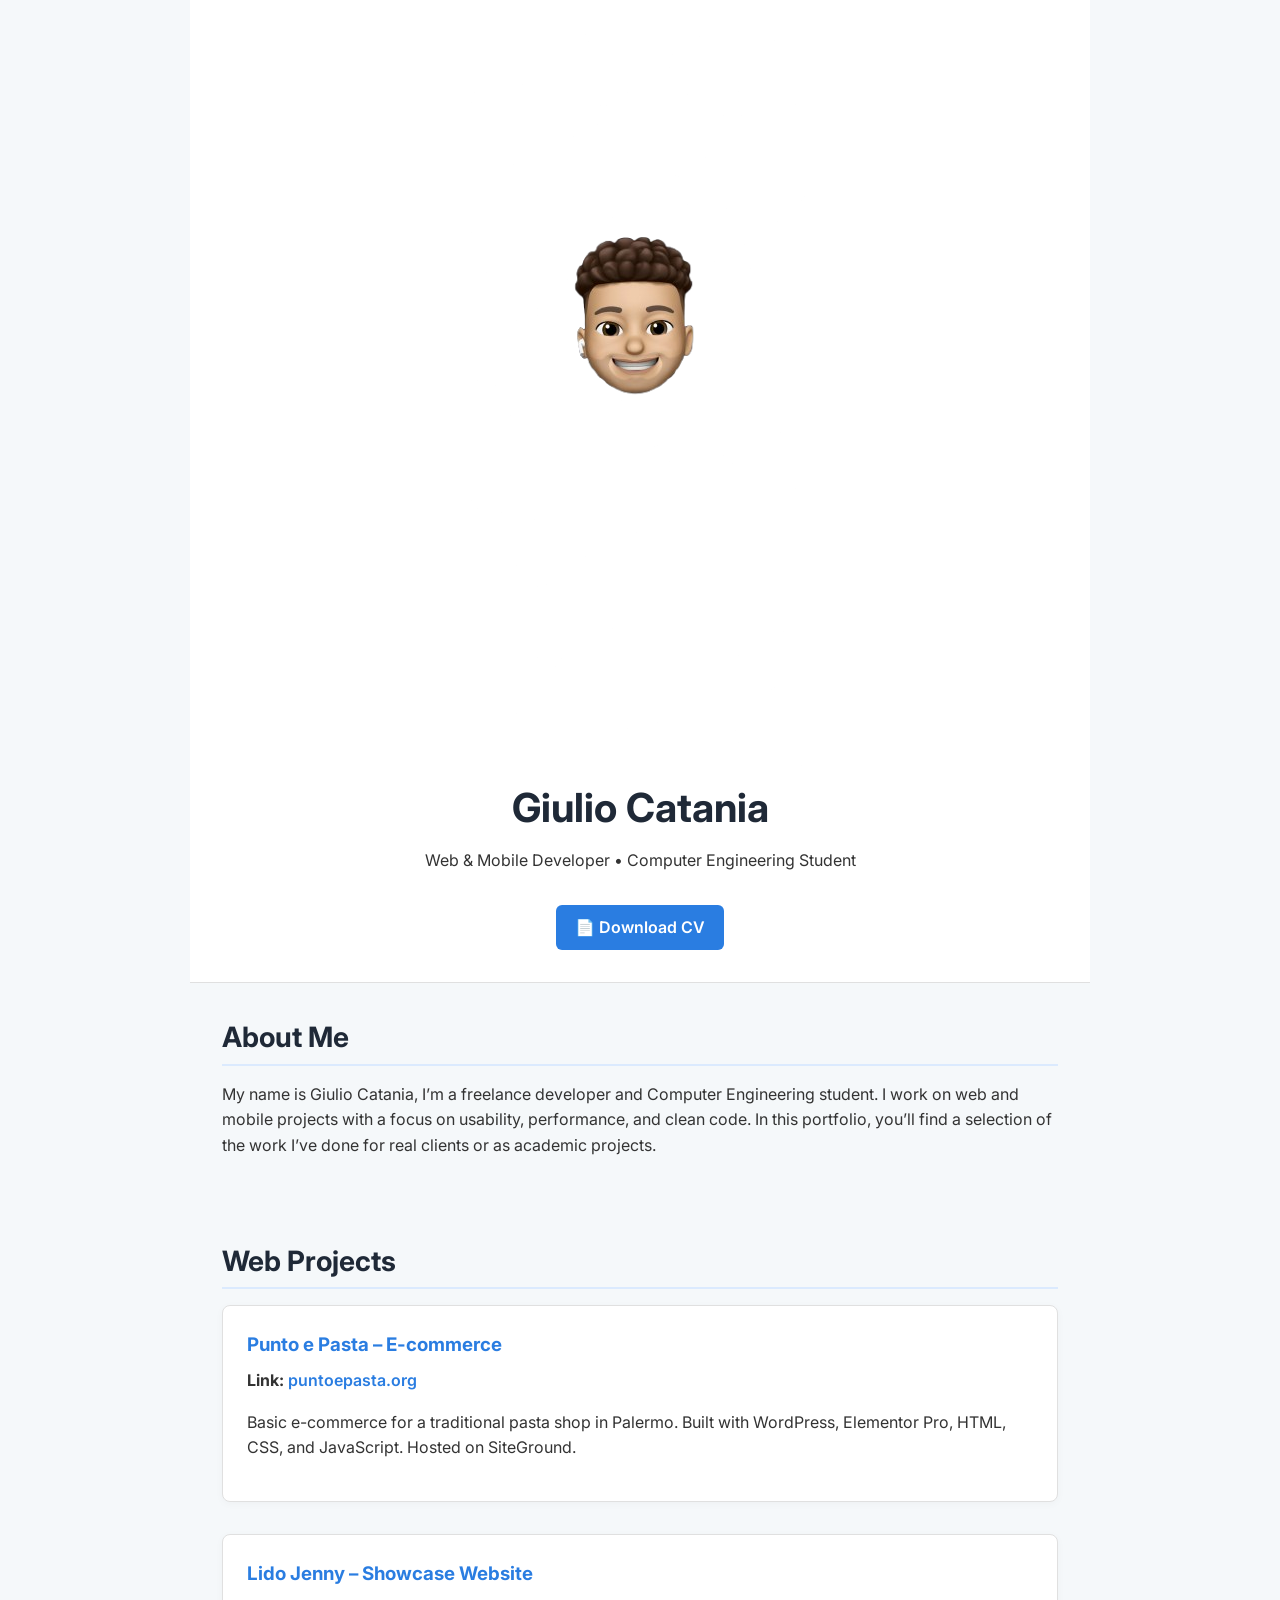
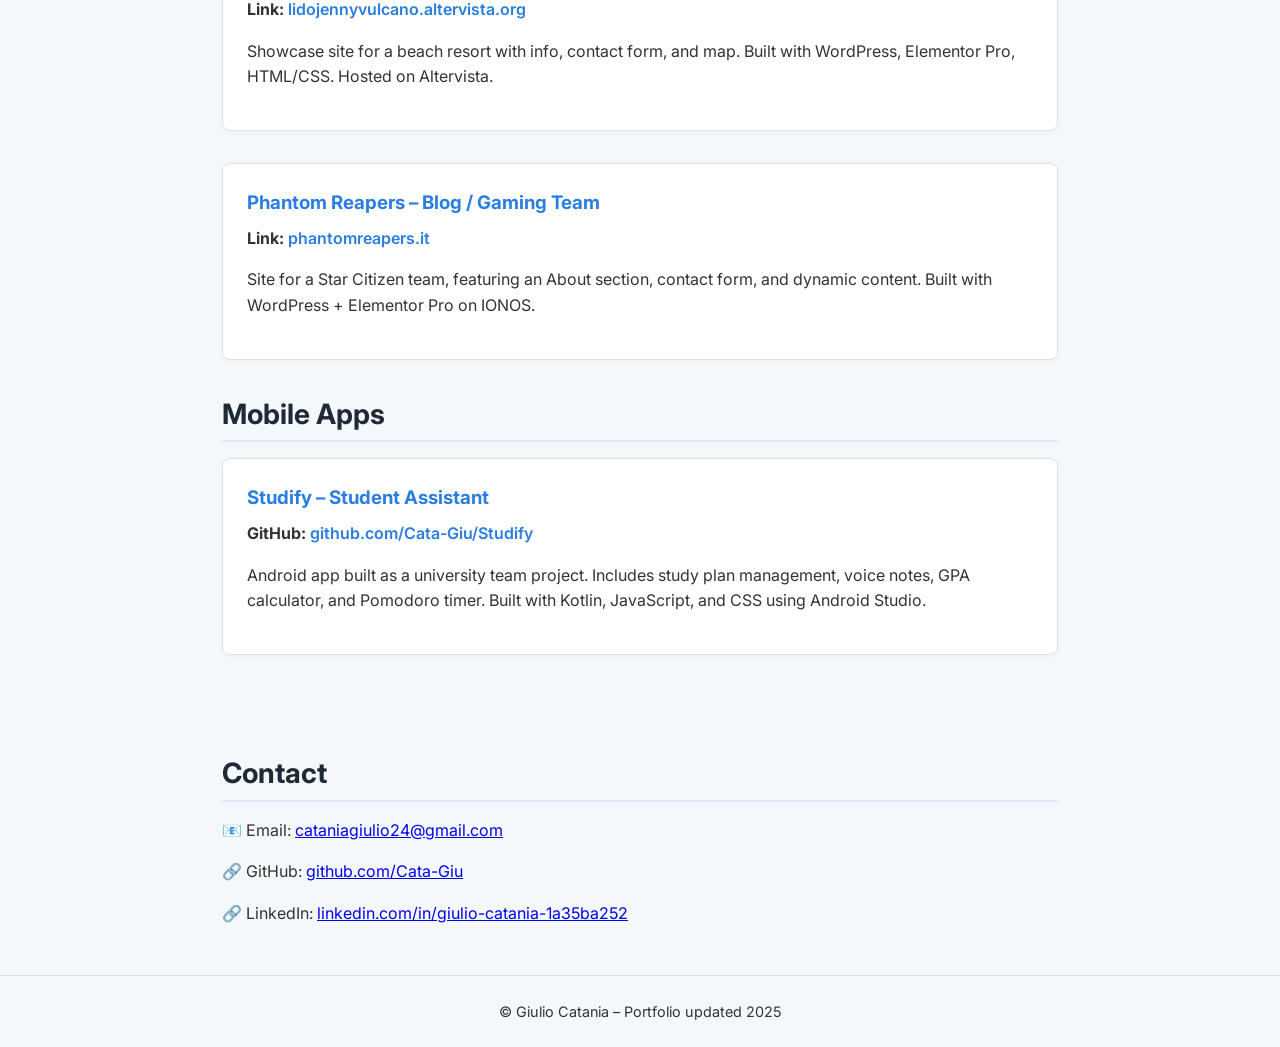
==== commit 9be385d7: "Update index.html" ====
--- a/index.html
+++ b/index.html
@@ -10,7 +10,7 @@
 <body>
 
   <header>
-    <img src="avatar.jpg" alt="Avatar di Giulio Catania" class="avatar">
+    <img src="avatar.jpg" alt="Avatar di Giulio Catania" id="avatar">
     <h1>Giulio Catania</h1>
     <p>Web & Mobile Developer • Computer Engineering Student</p>
     <a href="cv_giulio_catania.pdf" class="btn-cv" download>📄 Download CV</a>
--- a/style.css
+++ b/style.css
@@ -0,0 +1,140 @@
+:root {
+  --primary: #2a7de1;
+  --light: #f5f8fa;
+  --dark: #1f2937;
+  --text: #333;
+  --card-bg: #ffffff;
+  --card-border: #e0e0e0;
+}
+
+* {
+  box-sizing: border-box;
+  margin: 0;
+  padding: 0;
+}
+
+body {
+  font-family: 'Inter', sans-serif;
+  background-color: var(--light);
+  color: var(--text);
+  line-height: 1.6;
+}
+
+header, section {
+  max-width: 900px;
+  margin: auto;
+  padding: 2rem;
+}
+
+header {
+  text-align: center;
+  background-color: var(--card-bg);
+  border-bottom: 1px solid var(--card-border);
+}
+
+.avatar {
+  width: 120px;
+  height: 120px;
+  border-radius: 50%;
+  object-fit: cover;
+  border: 4px solid var(--primary);
+  margin-bottom: 1rem;
+}
+
+h1 {
+  font-size: 2.5rem;
+  color: var(--dark);
+  margin-bottom: 0.5rem;
+}
+
+h2 {
+  font-size: 1.75rem;
+  color: var(--dark);
+  margin-bottom: 1rem;
+  border-bottom: 2px solid #dbeafe;
+  padding-bottom: 0.25rem;
+}
+
+p {
+  margin-bottom: 1rem;
+}
+
+.project {
+  background-color: var(--card-bg);
+  border: 1px solid var(--card-border);
+  border-radius: 8px;
+  padding: 1.5rem;
+  margin-bottom: 2rem;
+  box-shadow: 0 2px 8px rgba(0, 0, 0, 0.03);
+  transition: transform 0.2s ease, box-shadow 0.2s ease;
+}
+
+.project:hover {
+  transform: translateY(-4px);
+  box-shadow: 0 8px 20px rgba(0, 0, 0, 0.05);
+}
+
+.project h3 {
+  margin-bottom: 0.5rem;
+  color: var(--primary);
+}
+
+.project a {
+  color: var(--primary);
+  text-decoration: none;
+  font-weight: 600;
+}
+
+.avatar {
+  width: 150px;
+  height: 150px;
+  border-radius: 50%;
+  object-fit: cover;
+  margin: 1rem auto;
+  display: block;
+  box-shadow: 0 4px 12px rgba(0, 0, 0, 0.1);
+  border: 3px solid #007bff;
+  background-color: white;
+  padding: 5px;
+  /* centratura compensata */
+  transform: translateY(8px);
+}
+
+.project a:hover {
+  text-decoration: underline;
+}
+
+.btn-cv {
+  display: inline-block;
+  margin-top: 1rem;
+  padding: 0.6rem 1.2rem;
+  background-color: var(--primary);
+  color: white;
+  font-weight: 600;
+  border-radius: 6px;
+  text-decoration: none;
+  transition: background-color 0.3s ease;
+}
+
+.btn-cv:hover {
+  background-color: #1e5fbf;
+}
+
+footer {
+  text-align: center;
+  padding: 1.5rem;
+  background-color: var(--light);
+  font-size: 0.9rem;
+  border-top: 1px solid var(--card-border);
+}
+
+@media (max-width: 600px) {
+  header, section {
+    padding: 1rem;
+  }
+
+  .avatar {
+    width: 100px;
+    height: 100px;
+  }
+}
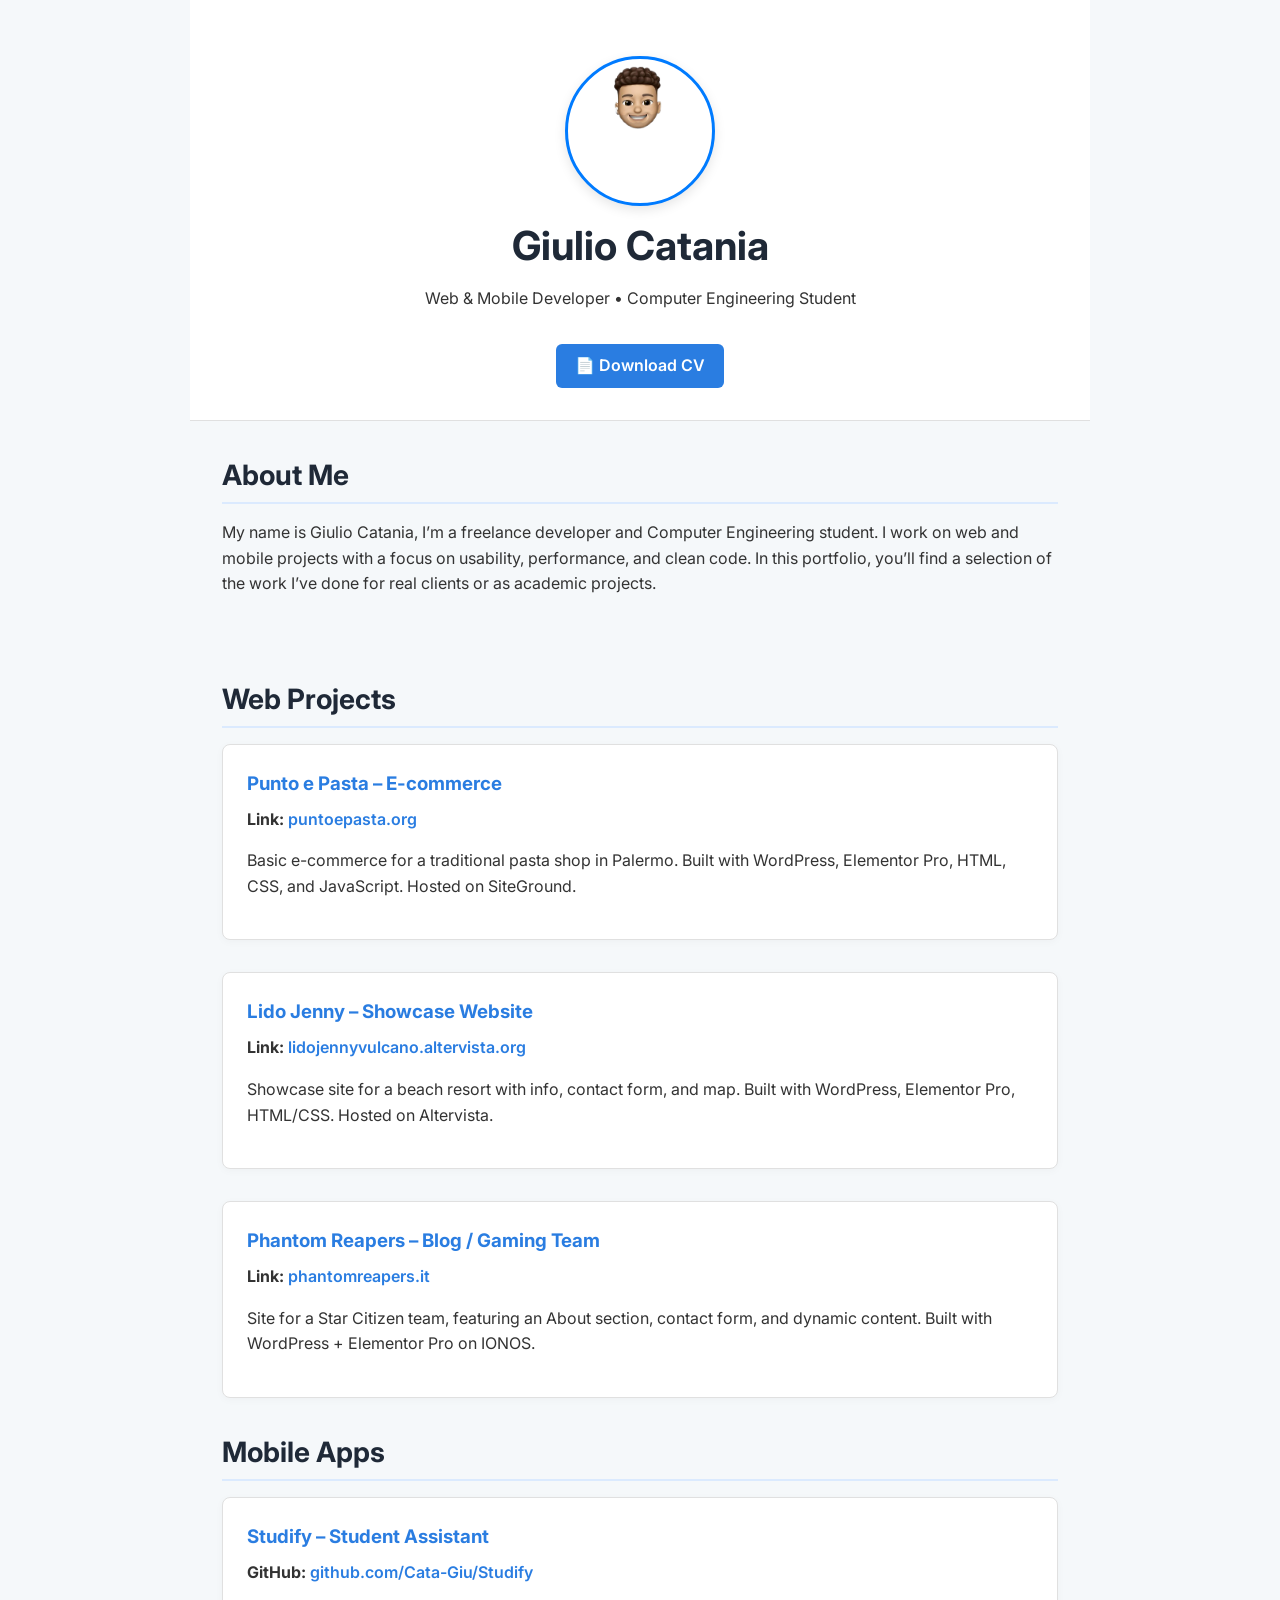
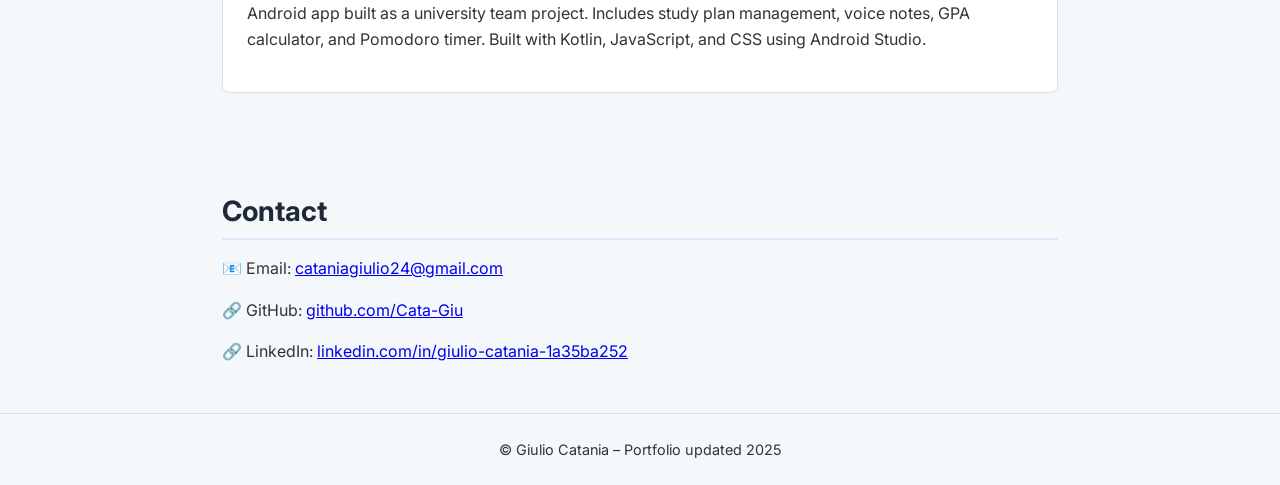
==== commit 981f6352: "Update index.html" ====
--- a/index.html
+++ b/index.html
@@ -10,7 +10,7 @@
 <body>
 
   <header>
-    <img src="avatar.jpg" alt="Avatar di Giulio Catania" id="avatar">
+    <img src="avatar.jpg" alt="Avatar di Giulio Catania" class="avatar">
     <h1>Giulio Catania</h1>
     <p>Web & Mobile Developer • Computer Engineering Student</p>
     <a href="cv_giulio_catania.pdf" class="btn-cv" download>📄 Download CV</a>
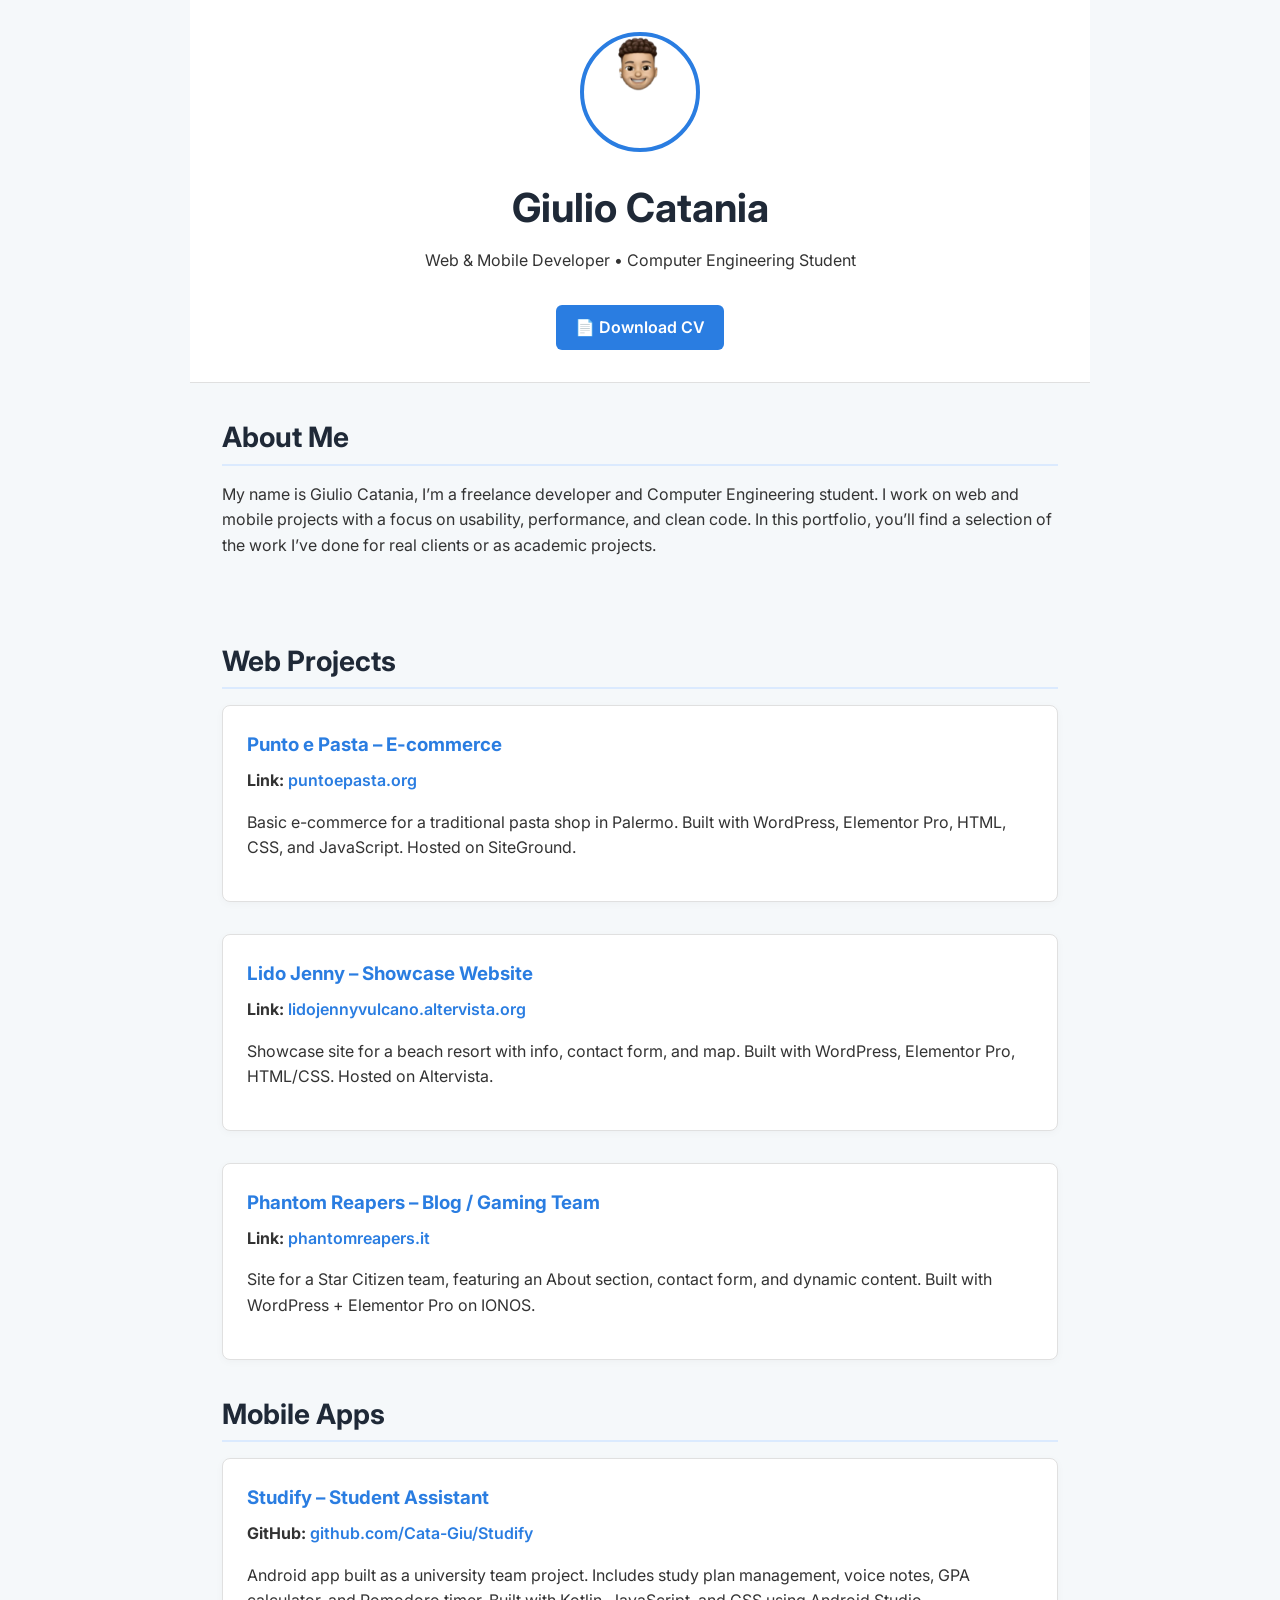
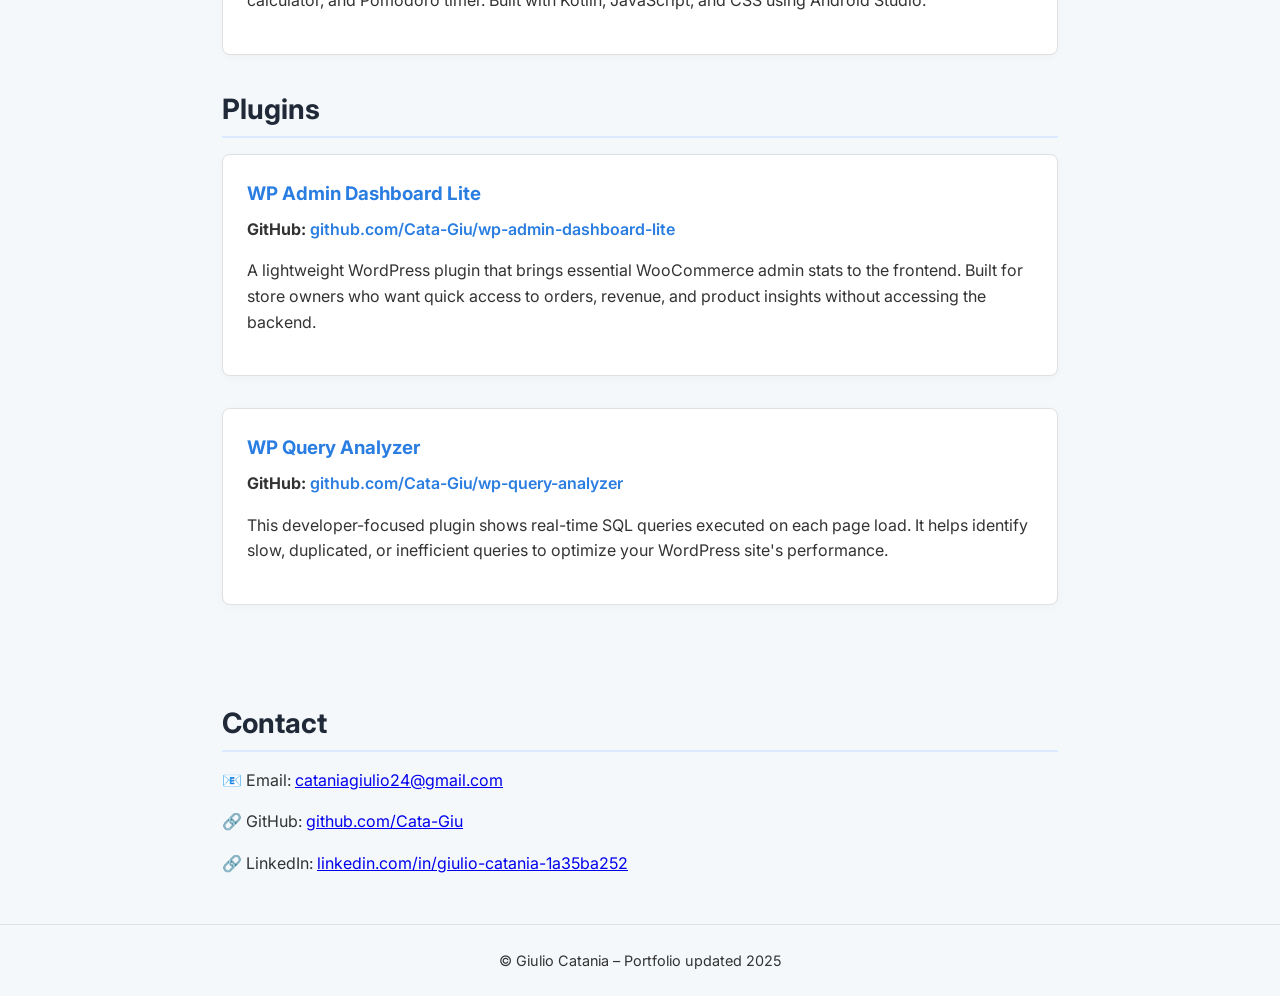
==== commit 42ee599f: "Update index.html" ====
--- a/index.html
+++ b/index.html
@@ -48,6 +48,22 @@
       <p><strong>GitHub:</strong> <a href="https://github.com/Cata-Giu/Studify" target="_blank">github.com/Cata-Giu/Studify</a></p>
       <p>Android app built as a university team project. Includes study plan management, voice notes, GPA calculator, and Pomodoro timer. Built with Kotlin, JavaScript, and CSS using Android Studio.</p>
     </div>
+
+    <h2>Plugins</h2>
+
+<div class="project">
+  <h3>WP Admin Dashboard Lite</h3>
+  <p><strong>GitHub:</strong> <a href="https://github.com/Cata-Giu/wp-admin-dashboard-lite" target="_blank">github.com/Cata-Giu/wp-admin-dashboard-lite</a></p>
+  <p>A lightweight WordPress plugin that brings essential WooCommerce admin stats to the frontend. Built for store owners who want quick access to orders, revenue, and product insights without accessing the backend.</p>
+</div>
+
+<div class="project">
+  <h3>WP Query Analyzer</h3>
+  <p><strong>GitHub:</strong> <a href="https://github.com/Cata-Giu/wp-query-analyzer" target="_blank">github.com/Cata-Giu/wp-query-analyzer</a></p>
+  <p>This developer-focused plugin shows real-time SQL queries executed on each page load. It helps identify slow, duplicated, or inefficient queries to optimize your WordPress site's performance.</p>
+</div>
+
+    
   </section>
 
   <section id="contact">
--- a/style.css
+++ b/style.css
@@ -85,21 +85,6 @@
   font-weight: 600;
 }
 
-.avatar {
-  width: 150px;
-  height: 150px;
-  border-radius: 50%;
-  object-fit: cover;
-  margin: 1rem auto;
-  display: block;
-  box-shadow: 0 4px 12px rgba(0, 0, 0, 0.1);
-  border: 3px solid #007bff;
-  background-color: white;
-  padding: 5px;
-  /* centratura compensata */
-  transform: translateY(8px);
-}
-
 .project a:hover {
   text-decoration: underline;
 }
